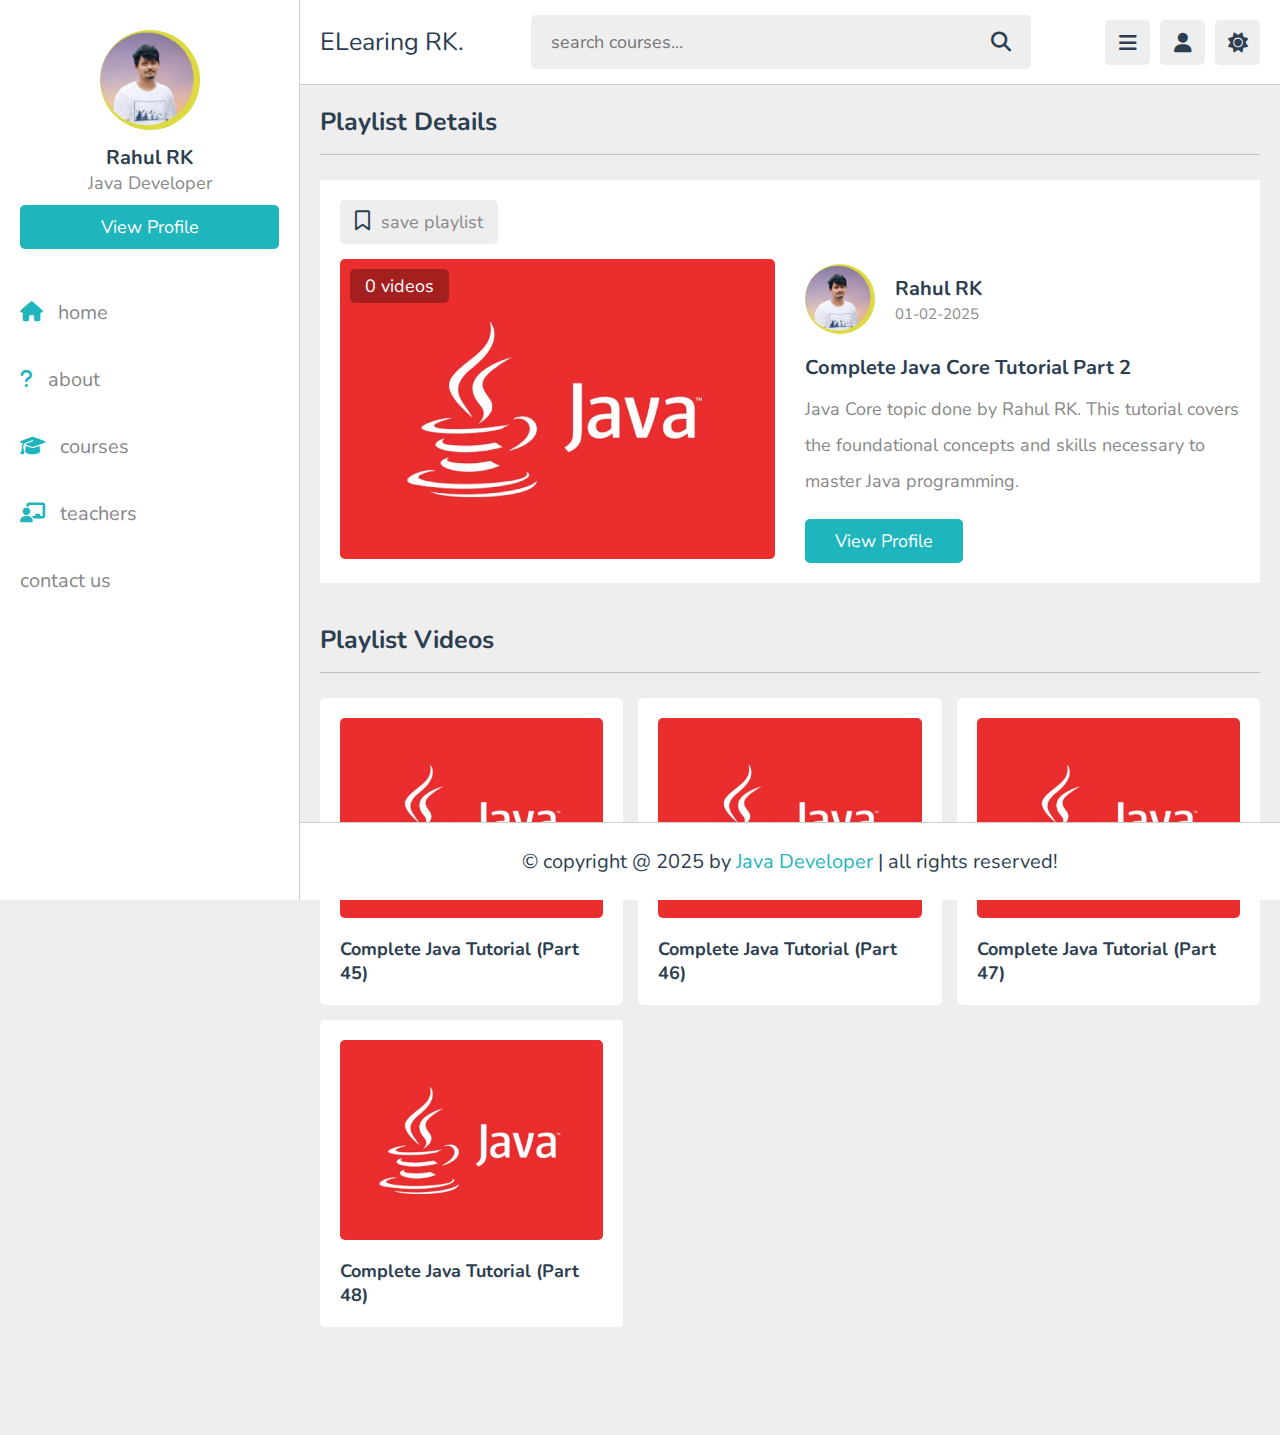
==== index.html @ 73b81230 "first commit" ====
<!DOCTYPE html>
<html lang="en">
<head>
   <meta charset="UTF-8">
   <meta http-equiv="X-UA-Compatible" content="IE=edge">
   <meta name="viewport" content="width=device-width, initial-scale=1.0">
   <title>video playlist</title>

   <!-- font awesome cdn link  -->
   <link rel="stylesheet" href="https://cdnjs.cloudflare.com/ajax/libs/font-awesome/6.1.2/css/all.min.css">

   <!-- custom css file link  -->
   <link rel="stylesheet" href="css/style.css">

</head>
<body>

<header class="header">

   <section class="flex">

      <a href="index.html" class="logo">ELearing RK.</a>

      <form action="#" method="post" class="search-form">
         <input type="text" name="search_box" required placeholder="search courses..." maxlength="100">
         <button type="submit" class="fas fa-search"></button>
      </form>

      <div class="icons">
         <div id="menu-btn" class="fas fa-bars"></div>
         <div id="search-btn" class="fas fa-search"></div>
         <div id="user-btn" class="fas fa-user"></div>
         <div id="toggle-btn" class="fas fa-sun"></div>
      </div>

      <div class="profile">
         <img src="images/pic-2.jpg" class="image" alt="">
         <h3 class="name">Rahul RK</h3>
         <p class="role">Java developer</p>
         <a href="https://rahul-ix.github.io/LearningWithRK/profile.html" class="btn">view profile</a>

      </div>

   </section>

</header>

<div class="side-bar">

   <div id="close-btn">
      <i class="fas fa-times"></i>
   </div>

   <div class="profile">
      <img src="images/pic-2.jpg" class="image" alt="">
      <h3 class="name">Rahul RK</h3>
      <p class="role">Java Developer</p>
      <a href="https://rahul-ix.github.io/LearningWithRK/profile.html" class="btn">view profile</a>
   </div>

   <nav class="navbar">
      <a href="https://rahul-ix.github.io/LearningWithRK/index.html"><i class="fas fa-home"></i><span>home</span></a>
      <a href="https://rahul-ix.github.io/LearningWithRK/about.html"><i class="fas fa-question"></i><span>about</span></a>
      <a href="https://rahul-ix.github.io/LearningWithRK/courses.html"><i class="fas fa-graduation-cap"></i><span>courses</span></a>
      <a href="https://rahul-ix.github.io/LearningWithRK/teachers.html"><i class="fas fa-chalkboard-user"></i><span>teachers</span></a>
      <a href="https://rahul-ix.github.io/LearningWithRK/contact.html"></i><span>contact us</span></a>
   </nav>

</div>

<section class="playlist-details">

   <h1 class="heading">playlist details</h1>

   <div class="row">

      <div class="column">
         <form action="" method="post" class="save-playlist">
            <button type="submit"><i class="far fa-bookmark"></i> <span>save playlist</span></button>
         </form>

         <div class="thumb">
            <img src="images/post-1-1.png" alt="">
            <span>0 videos</span>
         </div>
      </div>
      <div class="column">
         <div class="tutor">
            <img src="images/pic-2.jpg" alt="">
            <div>
               <h3>Rahul RK</h3>
               <span>01-02-2025</span>
            </div>
         </div>

         <div class="details">
            <h3>complete Java Core tutorial part 2</h3>
            <p>Java Core topic done by Rahul RK. This tutorial covers the foundational concepts and skills necessary to master Java programming.</p>
            <a href="https://rahul-ix.github.io/LearningWithRK/profile.html" class="inline-btn">view profile</a>
         </div>
      </div>
   </div>

</section>

<section class="playlist-videos">

   <h1 class="heading">playlist videos</h1>

   <div class="box-container">

      <!-- Link for Part 1 -->
      <a class="box" href="watch-video.html?video=part 45.mp4">
         <i class="fas fa-play"></i>
         <img src="images/post-1-1.png" alt="">
         <h3>Complete Java Tutorial (Part 45)</h3>
      </a>
      <a class="box" href="watch-video.html?video=part 46.mp4">
         <i class="fas fa-play"></i>
         <img src="images/post-1-1.png" alt="">
         <h3>Complete Java Tutorial (Part 46)</h3>
      </a>
      <a class="box" href="watch-video.html?video=part 47.mp4">
         <i class="fas fa-play"></i>
         <img src="images/post-1-1.png" alt="">
         <h3>Complete Java Tutorial (Part 47)</h3>
      </a>
      <a class="box" href="watch-video.html?video=part 48.mp4">
         <i class="fas fa-play"></i>
         <img src="images/post-1-1.png" alt="">
         <h3>Complete Java Tutorial (Part 48)</h3>
      </a>
   </div>

</section>














<footer class="footer">

   &copy; copyright @ 2025 by <span>Java Developer</span> | all rights reserved!

</footer>

<!-- custom js file link  -->
<script src="js/script.js"></script>


</body>
</html>
---- css/style.css ----
@import url('https://fonts.googleapis.com/css2?family=Nunito:wght@200;300;400;500;600;700&display=swap');

.containerss {
    width: 100%; /* Increased width for a wider box */
    height: 100px; /* Slightly taller box for better proportions */
    overflow: hidden;
    position: relative;
    background-color: #2c3e50;
    border-radius: 12px; /* More rounded corners */
    box-shadow: 0 10px 20px rgba(0, 0, 0, 0.1);
    display: flex;
    align-items: center;
    padding: 0 40px; /* Added more padding for better spacing */
}

.contentss {
    font-size: 1.8rem; /* Larger font size */
    color: white;
    font-weight: 600;
    display: inline-block;
    white-space: nowrap;
    animation: slideRightToLeft 15s infinite linear; /* Slower animation */
}

@keyframes slideRightToLeft {
    0% {
        transform: translateX(100%); /* Start from the right */
    }
    100% {
        transform: translateX(-100%); /* End on the left */
    }
}

.highlightss
{
    background-color: #e74c3c;
    padding: 8px 20px;
    border-radius: 8px;
    font-size: 1.5rem;
    font-weight: bold;
}

:root{
    --main-color:#8e44ad;
    --red:#e74c3c;
    --orange:#f39c12;
    --light-color:#888;
    --light-bg:#eee;
    --black:#2c3e50;
    --white:#fff;
    --border:.1rem solid rgba(0,0,0,.2);
}

*{
    font-family: 'Nunito', sans-serif;
    margin:0; padding:0;
    box-sizing: border-box;
    outline: none; border:none;
    text-decoration: none;
}

*::selection{
    background-color: var(--main-color);
    color:#fff;
}

html{
    font-size: 62.5%;
    overflow-x: hidden;
}

html::-webkit-scrollbar{
    width: 1rem;
    height: .5rem;
}

html::-webkit-scrollbar-track{
    background-color: transparent;
}

html::-webkit-scrollbar-thumb{
    background-color: var(--main-color);
}

body{
    background-color: var(--light-bg);
    padding-left: 30rem;
}

body.dark{
    --light-color:#aaa;
    --light-bg:#333;
    --black:#fff;
    --white:#222;
    --border:.1rem solid rgba(255,255,255,.2);
}

body.active{
    padding-left: 0;
}

section{
    padding:2rem;
    margin: 0 auto;
    max-width: 1200px;
}

.heading{
    font-size: 2.5rem;
    color:var(--black);
    margin-bottom: 2.5rem;
    border-bottom: var(--border);
    padding-bottom: 1.5rem;
    text-transform: capitalize;
}

.inline-btn,
.inline-option-btn,
.inline-delete-btn,
.btn,
.delete-btn,
.option-btn{
    border-radius: .5rem;
    color:#fff;
    font-size: 1.8rem;
    cursor: pointer;
    text-transform: capitalize;
    padding:1rem 3rem;
    text-align: center;
    margin-top: 1rem;
}

.btn,
.delete-btn,
.option-btn{
    display: block;
    width: 100%;
}

.inline-btn,
.inline-option-btn,
.inline-delete-btn{
    display: inline-block;
}

.btn,
.inline-btn{
    background-color:#1eb5bc;
}

.option-btn,
.inline-option-btn{
    background-color:#1eb5bc;
}

.delete-btn,
.inline-delete-btn{
    background-color: var(--red);
}

.inline-btn:hover,
.inline-option-btn:hover,
.inline-delete-btn:hover,
.btn:hover,
.delete-btn:hover,
.option-btn:hover{
    background-color: var(--black);
    color: var(--white);
}

.flex-btn{
    display: flex;
    gap: 1rem;
}

.header{
    position: sticky;
    top:0; left:0; right: 0;
    background-color: var(--white);
    z-index: 1000;
    border-bottom: var(--border);
}

.header .flex{
    display: flex;
    align-items: center;
    justify-content: space-between;
    position: relative;
    padding: 1.5rem 2rem;
}

.header .flex .logo{
    font-size: 2.5rem;
    color: var(--black);
}

.header .flex .search-form{
    width: 50rem;
    border-radius: .5rem;
    background-color: var(--light-bg);
    padding:1.5rem 2rem;
    display: flex;
    gap:2rem;

}

.header .flex .search-form input{
    width: 100%;
    font-size: 1.8rem;
    color:var(--black);
    background:none;
}

.header .flex .search-form button{
    background:none;
    font-size: 2rem;
    cursor: pointer;
    color:var(--black);
}

.header .flex .search-form button:hover{
    color: var(--main-color);
}

.header .flex .icons div{
    font-size: 2rem;
    color:var(--black);
    background-color: var(--light-bg);
    border-radius: .5rem;
    height: 4.5rem;
    width: 4.5rem;
    line-height: 4.5rem;
    cursor: pointer;
    text-align: center;
    margin-left: .7rem;
}

.header .flex .icons div:hover{
    background-color: var(--black);
    color:var(--white);
}

.header .flex .profile{
    position: absolute;
    top:120%; right: 2rem;
    background-color: var(--white);
    border-radius: .5rem;
    padding: 1.5rem;
    text-align: center;
    overflow: hidden;
    transform-origin: top right;
    transform: scale(0);
    transition: .2s linear;
    width: 30rem;
}

.header .flex .profile.active{
    transform: scale(1);
}

.header .flex .profile .image{
    height: 10rem;
    width: 10rem;
    border-radius: 50%;
    object-fit: contain;
    margin-bottom: 1rem;
}

.header .flex .profile .name{
    font-size: 2rem;
    color:var(--black);
    overflow: hidden;
    text-overflow: ellipsis;
    white-space: nowrap;
}

.header .flex .profile .role{
    font-size: 1.8rem;
    color: var(--light-color);
}

#search-btn{
    display: none;
}

.side-bar{
    position: fixed;
    top: 0; left: 0;
    width: 30rem;
    background-color: var(--white);
    height: 100vh;
    border-right: var(--border);
    z-index: 1200;
}

.side-bar #close-btn{
    text-align: right;
    padding: 2rem;
    display: none;
}

.side-bar #close-btn i{
    text-align: right;
    font-size: 2.5rem;
    background:var(--red);
    border-radius: .5rem;
    color:var(--white);
    cursor: pointer;
    height: 4.5rem;
    width: 4.5rem;
    line-height: 4.5rem;
    text-align: center;
}

.side-bar #close-btn i:hover{
    background-color: var(--black);
}

.side-bar .profile{
    padding:3rem 2rem;
    text-align: center;
}

.side-bar .profile .image{
    height: 10rem;
    width: 10rem;
    border-radius: 50%;
    object-fit: contain;
    margin-bottom: 1rem;
}

.side-bar .profile .name{
    font-size: 2rem;
    color:var(--black);
    overflow: hidden;
    text-overflow: ellipsis;
    white-space: nowrap;
}

.side-bar .profile .role{
    font-size: 1.8rem;
    color: var(--light-color);
}

.side-bar .navbar a{
    display: block;
    padding: 2rem;
    font-size: 2rem;
}

.side-bar .navbar a i{
    margin-right: 1.5rem;
    color:#1eb5bc;
    transition: .2s linear;
}

.side-bar .navbar a span{
    color:var(--light-color);
}

.side-bar .navbar a:hover{
    background-color: var(--light-bg);
}

.side-bar .navbar a:hover i{
    margin-right: 2.5rem;
}

.side-bar.active{
    left: -30rem;
}

.home-grid .box-container{
    display: grid;
    grid-template-columns: repeat(auto-fit, 27.5rem);
    gap:1.5rem;
    justify-content: center;
    align-items: flex-start;
}

.home-grid .box-container .box{
    background-color: var(--white);
    border-radius: .5rem;
    padding:2rem;
}

.home-grid .box-container .box .title{
    font-size: 2rem;
    color: var(--black);
    text-transform: capitalize;
}

.home-grid .box-container .box .flex{
    display: flex;
    flex-wrap: wrap;
    gap: 1.5rem;
    margin-top: 2rem;
}

.home-grid .box-container .flex a{
    background-color: var(--light-bg);
    border-radius: .5rem;
    padding: 1rem 1.5rem;
    font-size: 1.5rem;
}

.home-grid .box-container .flex a i{
    margin-right: 1rem;
    color:var(--black);
}

.home-grid .box-container .flex a span{
    color:var(--light-color);
}

.home-grid .box-container .flex a:hover{
    background-color: var(--black);
}

.home-grid .box-container .flex a:hover span{
    color:var(--white);
}

.home-grid .box-container .flex a:hover i{
    color:var(--white);
}

.home-grid .box-container .tutor{
    padding: 1rem 0;
    font-size: 1.8rem;
    color:var(--light-color);
    line-height: 2;
}

.home-grid .box-container .likes{
    color:var(--light-color);
    font-size: 1.7rem;
    margin-top: 1.5rem;
}

.home-grid .box-container .likes span{
    color:var(--main-color);
}

.about .row{
    display: flex;
    align-items: center;
    flex-wrap: wrap;
    gap:1.5rem;
}

.about .row .image{
    flex: 1 1 40rem;
}

.about .row .image img{
    width: 100%;
    height: 50rem;
}

.about .row .content{
    flex: 1 1 40rem;
}

.about .row .content p{
    font-size: 1.7rem;
    line-height: 2;
    color: var(--light-color);
    padding: 1rem 0;
}

.about .row .content h3{
    font-size: 3rem;
    color:var(--black);
    text-transform: capitalize;
}

.about .box-container{
    display: grid;
    grid-template-columns: repeat(auto-fit, minmax(27rem, 1fr));
    gap:1.5rem;
    justify-content: center;
    align-items: flex-start;
    margin-top: 3rem;
}

.about .box-container .box{
    border-radius: .5rem;
    background-color: var(--white);
    padding: 2rem;
    display: flex;
    align-items: center;
    gap: 2.5rem;
}

.about .box-container .box i{
    font-size: 4rem;
    color: var(--main-color);
}

.about .box-container .box h3{
    font-size: 2.5rem;
    color: var(--black);
    margin-bottom: .3rem;
}

.about .box-container .box p{
    font-size: 1.7rem;
    color:var(--light-color);
}

.reviews .box-container{
    display: grid;
    grid-template-columns: repeat(auto-fit, minmax(30rem, 1fr));
    gap:1.5rem;
    justify-content: center;
    align-items: flex-start;
}

.reviews .box-container .box{
    border-radius: .5rem;
    background-color: var(--white);
    padding: 2rem;
}

.reviews .box-container .box p{
    line-height: 1.7;
    font-size: 1.7rem;
    color: var(--light-color);
}

.reviews .box-container .box .student{
    margin-top: 2rem;
    display: flex;
    align-items: center;
    gap: 1.5rem;
}

.reviews .box-container .box .student img{
    height: 5rem;
    width: 5rem;
    object-fit: cover;
    border-radius: 50%;
}

.reviews .box-container .box .student h3{
    font-size: 2rem;
    color: var(--black);
    margin-bottom: .3rem;
}

.reviews .box-container .box .student .stars{
    font-size: 1.5rem;
    color:var(--orange);
}

.courses .box-container{
    display: grid;
    grid-template-columns: repeat(auto-fit, minmax(30rem, 1fr));
    gap:1.5rem;
    justify-content: center;
    align-items: flex-start;
}

.courses .box-container .box{
    border-radius: .5rem;
    background-color: var(--white);
    padding: 2rem;
    box-shadow: 0 29px 52px rgb(123 128 159), 0 25px 16px rgb(255 255 255 / 20%);
}

.courses .box-container .box .tutor{
    display: flex;
    align-items: center;
    gap: 1.5rem;
    margin-bottom: 2.5rem;
}

.courses .box-container .box .tutor img{
    height: 5rem;
    width: 5rem;
    border-radius: 50%;
    object-fit: cover;
}

.courses .box-container .box .tutor h3{
    font-size: 1.8rem;
    color: var(--black);
    margin-bottom: .2rem;
}

.courses .box-container .box .tutor span{
    font-size: 1.3rem;
    color:var(--light-color);
}

.courses .box-container .box .thumb{
    position: relative;
}

.courses .box-container .box .thumb span{
    position: absolute;
    top:1rem; left: 1rem;
    border-radius: .5rem;
    padding: .5rem 1.5rem;
    background-color: rgba(0,0,0,.3);
    color: #fff;
    font-size: 1.5rem;
}

.courses .box-container .box .thumb img{
    width: 100%;
    height: 20rem;
    object-fit: cover;
    border-radius: .5rem;
}

.courses .box-container .box .title{
    font-size: 2rem;
    color: var(--black);
    padding-bottom: .5rem;
    padding-top: 1rem;
}

.courses .more-btn{
    text-align: center;
    margin-top: 2rem;
}

.playlist-details .row{
    display: flex;
    align-items: flex-end;
    gap:3rem;
    flex-wrap: wrap;
    background-color: var(--white);
    padding: 2rem;
}

.playlist-details .row .column{
    flex: 1 1 40rem;
}

.playlist-details .row .column .save-playlist{
    margin-bottom: 1.5rem;
}

.playlist-details .row .column .save-playlist button{
    border-radius: .5rem;
    background-color: var(--light-bg);
    padding:1rem 1.5rem;
    cursor: pointer;
}

.playlist-details .row .column .save-playlist button i{
    font-size: 2rem;
    color:var(--black);
    margin-right: .8rem;
}

.playlist-details .row .column .save-playlist button span{
    font-size: 1.8rem;
    color:var(--light-color);
}

.playlist-details .row .column .save-playlist button:hover{
    background-color: var(--black);
}

.playlist-details .row .column .save-playlist button:hover i{
    color:var(--white);
}

.playlist-details .row .column .save-playlist button:hover span{
    color:var(--white);
}

.playlist-details .row .column .thumb{
    position: relative;
}

.playlist-details .row .column .thumb span{
    font-size: 1.8rem;
    color: #fff;
    background-color: rgba(0,0,0,.3);
    border-radius: .5rem;
    position: absolute;
    top: 1rem; left: 1rem;
    padding: .5rem 1.5rem;
}

.playlist-details .row .column .thumb img{
    height: 30rem;
    width: 100%;
    object-fit: cover;
    border-radius: .5rem;
}

.playlist-details .row .column .tutor{
    display: flex;
    align-items: center;
    gap: 2rem;
    margin-bottom: 2rem;
}

.playlist-details .row .column .tutor img{
    height: 7rem;
    width: 7rem;
    border-radius: 50%;
    object-fit: cover;
}

.playlist-details .row .column .tutor h3{
    font-size: 2rem;
    color:var(--black);
    margin-bottom: .2rem;
}

.playlist-details .row .column .tutor span{
    font-size: 1.5rem;
    color: var(--light-color);
}

.playlist-details .row .column .details h3{
    font-size: 2rem;
    color: var(--black);
    text-transform: capitalize;
}

.playlist-details .row .column .details p{
    padding: 1rem 0;
    line-height: 2;
    font-size: 1.8rem;
    color: var(--light-color);
}

.playlist-videos .box-container{
    display: grid;
    grid-template-columns: repeat(auto-fit, minmax(30rem, 1fr));
    gap:1.5rem;
    justify-content: center;
    align-items: flex-start;
}

.playlist-videos .box-container .box{
    background-color: var(--white);
    border-radius: .5rem;
    padding: 2rem;
    position: relative;
}

.playlist-videos .box-container .box i{
    position: absolute;
    top: 2rem; left: 2rem; right: 2rem;
    height: 20rem;
    border-radius: .5rem;
    background-color: rgba(0,0,0,.3);
    display: flex;
    align-items: center;
    justify-content: center;
    font-size: 5rem;
    color: #fff;
    display: none;
}

.playlist-videos .box-container .box:hover i{
    display: flex;
}

.playlist-videos .box-container .box img{
    width: 100%;
    height: 20rem;
    object-fit: cover;
    border-radius: .5rem;
}

.playlist-videos .box-container .box h3{
    margin-top: 1.5rem;
    font-size: 1.8rem;
    color: var(--black);
}

.playlist-videos .box-container .box:hover h3{
    color: var(--main-color);
}

.watch-video .video-container{
    background-color: var(--white);
    border-radius: .5rem;
    padding: 2rem;
}

.watch-video .video-container .video{
    position: relative;
    margin-bottom: 1.5rem;
}

.watch-video .video-container .video video{
    border-radius: .5rem;
    width: 100%;
    object-fit: contain;
    background-color: #000;
}

.watch-video .video-container .title{
    font-size: 2rem;
    color: var(--black);
}

.watch-video .video-container .info{
    display: flex;
    margin-top: 1.5rem;
    margin-bottom: 2rem;
    border-bottom: var(--border);
    padding-bottom: 1.5rem;
    gap: 2.5rem;
    align-items: center;
}

.watch-video .video-container .info p{
    font-size: 1.6rem;
}

.watch-video .video-container .info p span{
    color: var(--light-color);
}

.watch-video .video-container .info i{
    margin-right: 1rem;
    color: var(--main-color);
}

.watch-video .video-container .tutor{
    display: flex;
    align-items: center;
    gap: 2rem;
    margin-bottom: 1rem;
}

.watch-video .video-container .tutor img{
    border-radius: 50%;
    height: 5rem;
    width: 5rem;
    object-fit: cover;
}

.watch-video .video-container .tutor h3{
    font-size: 2rem;
    color: var(--black);
    margin-bottom: .2rem;
}

.watch-video .video-container .tutor span{
    font-size: 1.5rem;
    color: var(--light-color);
}

.watch-video .video-container .flex{
    display: flex;
    align-items: center;
    justify-content: space-between;
    gap: 1.5rem;
}

.watch-video .video-container .flex button{
    border-radius: .5rem;
    padding: 1rem 1.5rem;
    font-size: 1.8rem;
    cursor: pointer;
    background-color: var(--light-bg);
}

.watch-video .video-container .flex button i{
    margin-right: 1rem;
    color: var(--black);
}

.watch-video .video-container .flex button span{
    color: var(--light-color);
}

.watch-video .video-container .flex button:hover{
    background-color: var(--black);
}

.watch-video .video-container .flex button:hover i{
    color: var(--white);
}

.watch-video .video-container .flex button:hover span{
    color: var(--white);
}

.watch-video .video-container .description{
    line-height: 1.5;
    font-size: 1.7rem;
    color: var(--light-color);
    margin-top: 2rem;
}

.comments .add-comment{
    background-color: var(--white);
    border-radius: .5rem;
    padding: 2rem;
    margin-bottom: 3rem;
}

.comments .add-comment h3{
    font-size: 2rem;
    color: var(--black);
    margin-bottom: 1rem;
}

.comments .add-comment textarea{
    height: 20rem;
    resize: none;
    background-color: var(--light-bg);
    border-radius: .5rem;
    border: var(--border);
    padding: 1.4rem;
    font-size: 1.8rem;
    color: var(--black);
    width: 100%;
    margin: .5rem 0;
}

.comments .box-container{
    display: grid;
    gap: 2.5rem;
    background-color: var(--white);
    padding: 2rem;
    border-radius: .5rem;
}

.comments .box-container .box .user{
    display: flex;
    align-items: center;
    gap: 1.5rem;
    margin-bottom: 2rem;
}

.comments .box-container .box .user img{
    height: 5rem;
    width: 5rem;
    border-radius: 50%;
}

.comments .box-container .box .user h3{
    font-size: 2rem;
    color: var(--black);
    margin-bottom: .2rem;
}

.comments .box-container .box .user span{
    font-size: 1.5rem;
    color: var(--light-color);
}

.comments .box-container .box .comment-box{
    border-radius: .5rem;
    background-color: var(--light-bg);
    padding:1rem 1.5rem;
    white-space: pre-line;
    margin: .5rem 0;
    font-size: 1.8rem;
    color: var(--black);
    line-height: 1.5;
    position: relative;
    z-index: 0;
}

.comments .box-container .box .comment-box::before{
    content: '';
    position: absolute;
    top: -1rem; left: 1.5rem;
    background-color: var(--light-bg);
    height: 1.2rem;
    width: 2rem;
    clip-path: polygon(50% 0%, 0% 100%, 100% 100%);
}

.teachers .search-tutor{
    margin-bottom: 2rem;
    border-radius: .5rem;
    background-color: var(--white);
    padding: 1.5rem 2rem;
    display: flex;
    align-items: center;
    gap: 1.5rem;
}

.teachers .search-tutor input{
    width: 100%;
    background: none;
    font-size: 1.8rem;
    color: var(--black);
}

.teachers .search-tutor button{
    font-size: 2rem;
    color: var(--black);
    cursor: pointer;
    background:none;
}

.teachers .search-tutor button:hover{
    color: var(--main-color);
}

.teachers .box-container{
    display: grid;
    grid-template-columns: repeat(auto-fit, minmax(30rem, 1fr));
    gap:1.5rem;
    justify-content: center;
    align-items: flex-start;
}

.teachers .box-container .box{
    background-color: var(--white);
    border-radius: .5rem;
    padding: 2rem;
}

.teachers .box-container .offer{
    text-align: center;
}

.teachers .box-container .offer h3{
    font-size: 2.5rem;
    color: var(--black);
    text-transform: capitalize;
    padding-bottom: .5rem;
}

.teachers .box-container .offer p{
    line-height: 1.7;
    padding: .5rem 0;
    color: var(--light-color);
    font-size: 1.7rem;
}

.teachers .box-container .box .tutor{
    display: flex;
    align-items: center;
    gap:2rem;
    margin-bottom: 1.5rem;
}

.teachers .box-container .box .tutor img{
    height: 5rem;
    width: 5rem;
    border-radius: 50%;
}

.teachers .box-container .box .tutor h3{
    font-size: 2rem;
    color: var(--black);
    margin-bottom: .2rem;
}

.teachers .box-container .box .tutor span{
    font-size: 1.6rem;
    color: var(--light-color);
}

.teachers .box-container .box p{
    padding: .5rem 0;
    font-size: 1.7rem;
    color: var(--light-color);
}

.teachers .box-container .box p span{
    color: var(--main-color);
}

.teacher-profile .details{
    text-align: center;
    background-color: var(--white);
    border-radius: .5rem;
    padding: 2rem;
}

.teacher-profile .details .tutor img{
    height: 10rem;
    width: 10rem;
    border-radius: 50%;
    object-fit: cover;
    margin-bottom: 1rem;
}

.teacher-profile .details .tutor h3{
    font-size: 2rem;
    color: var(--black);
}

.teacher-profile .details .tutor span{
    color: var(--light-color);
    font-size: 1.7rem;
}

.teacher-profile .details .flex{
    display: flex;
    flex-wrap: wrap;
    gap: 1.5rem;
    margin-top: 2rem;
}

.teacher-profile .details .flex p{
    flex: 1 1 20rem;
    border-radius: .5rem;
    background-color: var(--light-bg);
    padding: 1.2rem 2rem;
    font-size: 1.8rem;
    color: var(--light-color);
}

.teacher-profile .details .flex p span{
    color: var(--main-color);
}

.user-profile .info{
    background-color: var(--white);
    border-radius: .5rem;
    padding: 2rem;
}

.user-profile .info .user{
    text-align: center;
    margin-bottom: 2rem;
    padding: 1rem;
}

.user-profile .info .user img{
    height: 10rem;
    width: 10rem;
    border-radius: 50%;
    object-fit: cover;
    margin-bottom: 1rem;
}

.user-profile .info .user h3{
    font-size: 2rem;
    color: var(--black);
}

.user-profile .info .user p{
    font-size: 1.7rem;
    color: var(--light-color);
    padding: .3rem 0;
}

.user-profile .info .box-container{
    display: flex;
    flex-wrap: wrap;
    gap: 1.5rem;
}

.user-profile .info .box-container .box{
    background-color: var(--light-bg);
    border-radius: .5rem;
    padding: 2rem;
    flex: 1 1 25rem;
}

.user-profile .info .box-container .box .flex{
    display: flex;
    align-items: center;
    gap: 2rem;
    margin-bottom: 1rem;
}

.user-profile .info .box-container .box .flex i{
    font-size:2rem;
    color: var(--white);
    background-color: var(--black);
    text-align: center;
    border-radius: .5rem;
    height: 5rem;
    width: 5rem;
    line-height: 4.9rem;
}

.user-profile .info .box-container .box .flex span{
    font-size: 2.5rem;
    color: var(--main-color);
}

.user-profile .info .box-container .box .flex p{
    color: var(--light-color);
    font-size: 1.7rem;
}

.contact .row{
    display: flex;
    align-items: center;
    flex-wrap: wrap;
    gap: 1.5rem;
}

.contact .row .image{
    flex: 1 1 50rem;
}

.contact .row .image img{
    width: 100%;
}

.contact .row form{
    flex: 1 1 30rem;
    background-color: var(--white);
    padding: 2rem;
    text-align: center;
}

.contact .row form h3{
    margin-bottom: 1rem;
    text-transform: capitalize;
    color:var(--black);
    font-size: 2.5rem;
}

.contact .row form .box{
    width: 100%;
    border-radius: .5rem;
    background-color: #1eb5bc;
    margin: 1rem 0;
    padding: 1.4rem;
    font-size: 1.8rem;
    color: var(--black);
}

.contact .row form textarea{
    height: 20rem;
    resize: none;
}

.contact .box-container{
    display: grid;
    grid-template-columns: repeat(auto-fit, minmax(30rem, 1fr));
    gap:1.5rem;
    justify-content: center;
    align-items: flex-start;
    margin-top: 3rem;
}

.contact .box-container .box{
    text-align: center;
    background-color: var(--white);
    border-radius: .5rem;
    padding: 3rem;
}

.contact .box-container .box i{
    font-size: 3rem;
    color: #1eb5bc;
    margin-bottom: 1rem;
}

.contact .box-container .box h3{
    font-size: 2rem;
    color:var(--black);
    margin: 1rem 0;
}

.contact .box-container .box a{
    display: block;
    padding-top: .5rem;
    font-size: 1.8rem;
    color: var(--light-color);
}

.contact .box-container .box a:hover{
    text-decoration: underline;
    color:var(--black);
}

.form-container{
    min-height: calc(100vh - 20rem);
    display: flex;
    align-items: center;
    justify-content: center;
}

.form-container form{
    background-color: var(--white);
    border-radius: .5rem;
    padding: 2rem;
    width: 50rem;
}

.form-container form h3{
    font-size: 2.5rem;
    text-transform: capitalize;
    color: var(--black);
    text-align: center;
}

.form-container form p{
    font-size: 1.7rem;
    color: var(--light-color);
    padding-top: 1rem;
}

.form-container form p span{
    color: var(--red);
}

.form-container form .box{
    font-size: 1.8rem;
    color: var(--black);
    border-radius: .5rem;
    padding: 1.4rem;
    background-color: var(--light-bg);
    width: 100%;
    margin: 1rem 0;
}






.footer{
    background-color: var(--white);
    border-top: var(--border);
    position: sticky;
    bottom: 0; left: 0; right: 0;
    text-align: center;
    font-size: 2rem;
    padding:2.5rem 2rem;
    color:var(--black);
    margin-top: 1rem;
    z-index: 1000;
    /* padding-bottom: 9.5rem; */
}

.footer span{
    color:#1eb5bc;
}



@media (max-width:1200px){

    body{
        padding-left: 0;
    }

    .side-bar{
        left: -30rem;
        transition: .2s linear;
    }

    .side-bar #close-btn{
        display: block;
    }

    .side-bar.active{
        left: 0;
        box-shadow: 0 0 0 100vw rgba(0,0,0,.8);
        border-right: 0;
    }

}

@media (max-width:991px){

    html{
        font-size: 55%;
    }

}

@media (max-width:768px){

    #search-btn{
        display: inline-block;
    }

    .header .flex .search-form{
        position: absolute;
        top: 99%; left: 0; right: 0;
        border-top: var(--border);
        border-bottom: var(--border);
        background-color: var(--white);
        border-radius: 0;
        width: auto;
        padding: 2rem;
        clip-path: polygon(0 0, 100% 0, 100% 0, 0 0);
        transition: .2s linear;
    }

    .header .flex .search-form.active{
        clip-path: polygon(0 0, 100% 0, 100% 100%, 0 100%);
    }

}

@media (max-width:450px){

    html{
        font-size: 50%;
    }

    .flex-btn{
        gap: 0;
        flex-flow: column;
    }

    .home-grid .box-container{
        grid-template-columns: 1fr;
    }

    .about .row .image img{
        height: 25rem;
    }

}
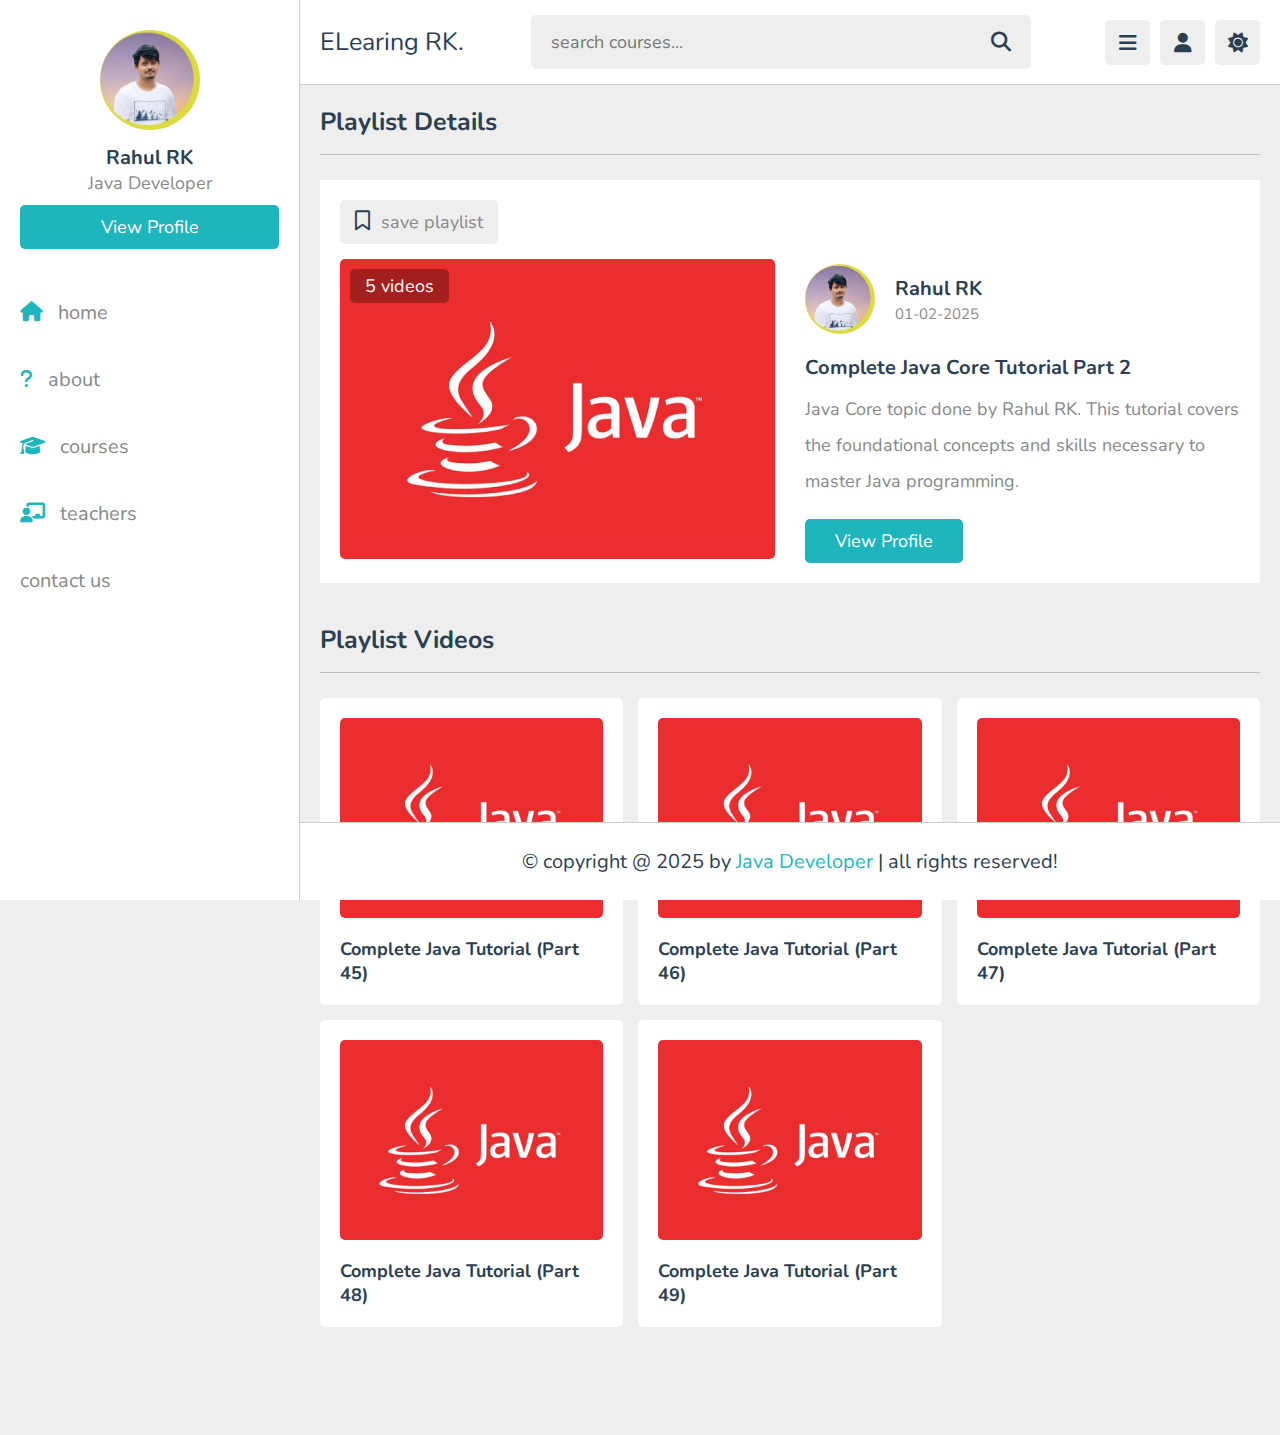
==== commit 26d23192: "changes" ====
--- a/index.html
+++ b/index.html
@@ -81,7 +81,7 @@
 
          <div class="thumb">
             <img src="images/post-1-1.png" alt="">
-            <span>0 videos</span>
+            <span>5 videos</span>
          </div>
       </div>
       <div class="column">
@@ -130,6 +130,11 @@
          <img src="images/post-1-1.png" alt="">
          <h3>Complete Java Tutorial (Part 48)</h3>
       </a>
+      <a class="box" href="watch-video.html?video=part 49.mp4">
+         <i class="fas fa-play"></i>
+         <img src="images/post-1-1.png" alt="">
+         <h3>Complete Java Tutorial (Part 49)</h3>
+      </a>
    </div>
 
 </section>
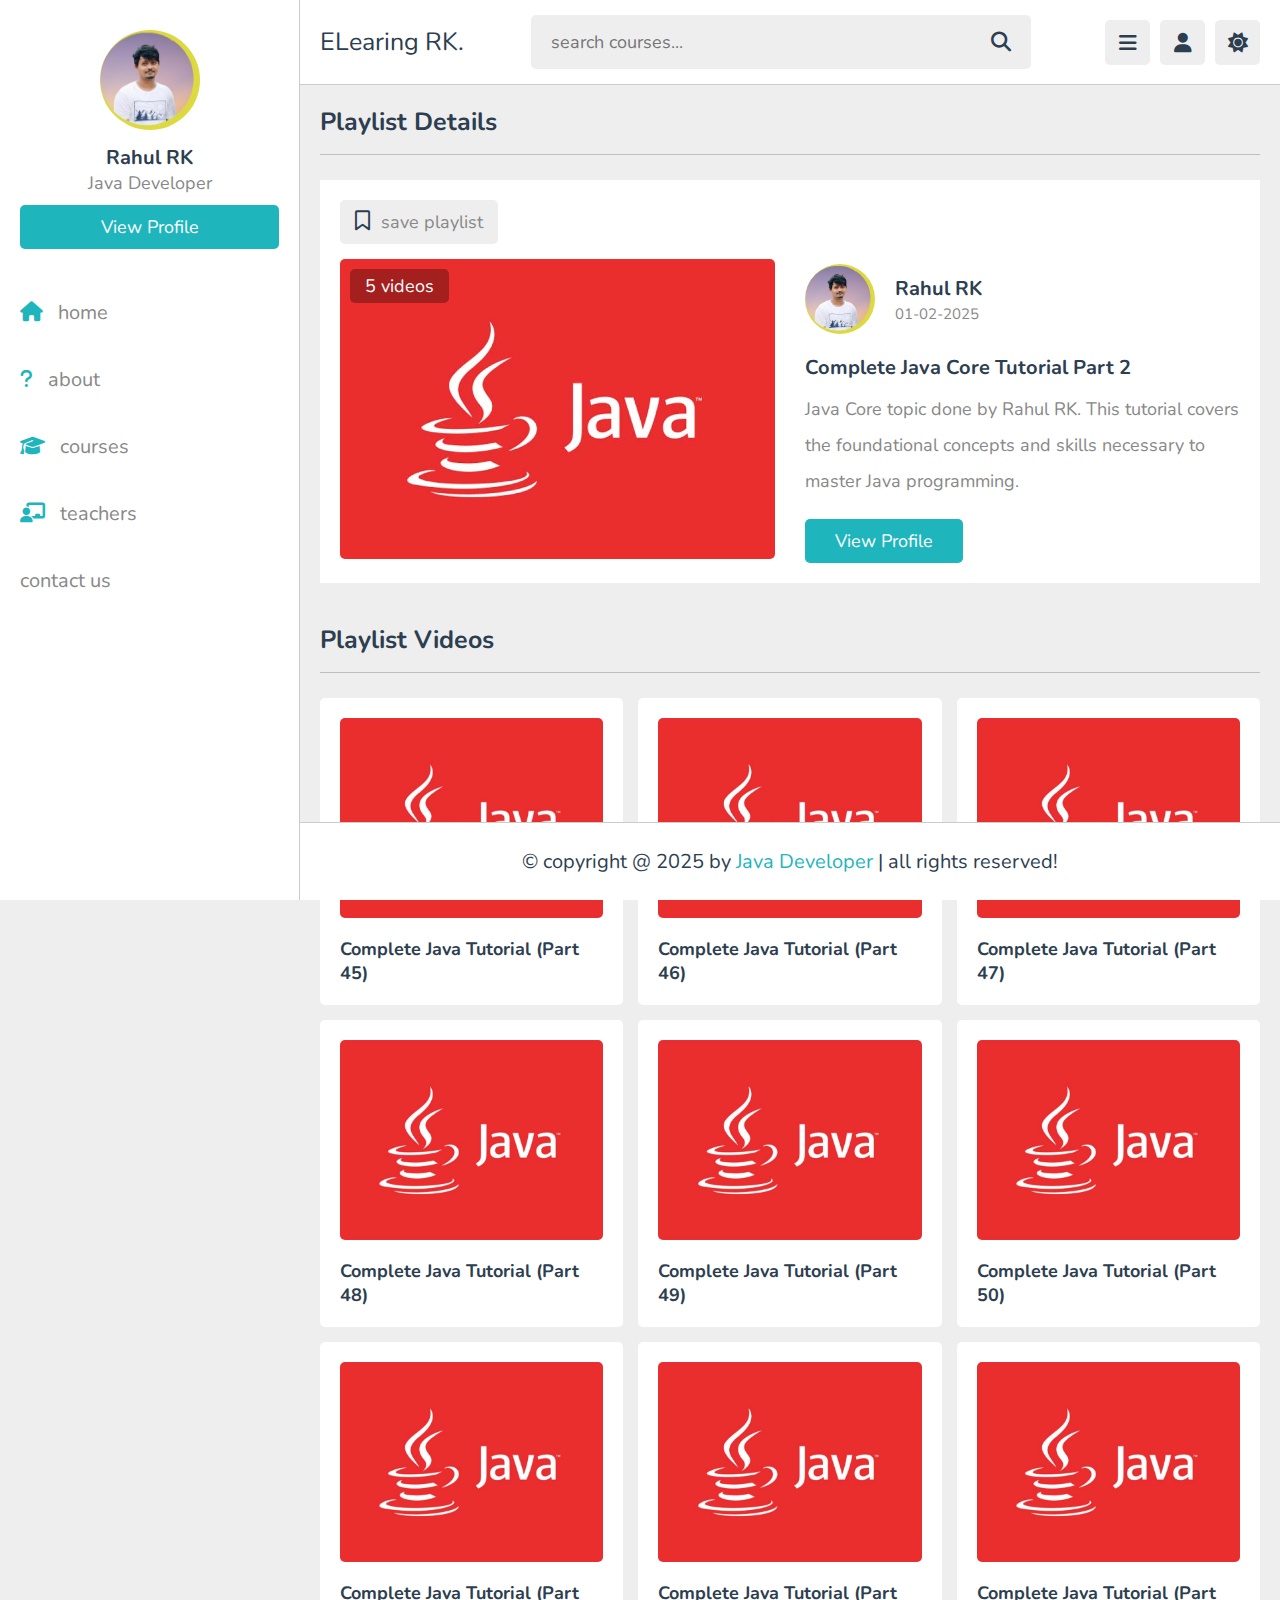
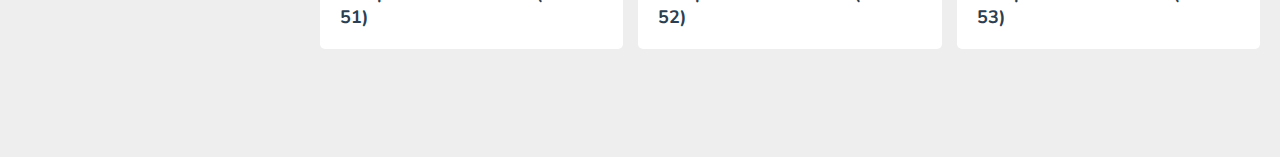
==== commit 5307c549: "changes" ====
--- a/index.html
+++ b/index.html
@@ -135,6 +135,26 @@
          <img src="images/post-1-1.png" alt="">
          <h3>Complete Java Tutorial (Part 49)</h3>
       </a>
+      <a class="box" href="watch-video.html?video=part 50.mp4">
+         <i class="fas fa-play"></i>
+         <img src="images/post-1-1.png" alt="">
+         <h3>Complete Java Tutorial (Part 50)</h3>
+      </a>
+      <a class="box" href="watch-video.html?video=part 51.mp4">
+         <i class="fas fa-play"></i>
+         <img src="images/post-1-1.png" alt="">
+         <h3>Complete Java Tutorial (Part 51)</h3>
+      </a>
+      <a class="box" href="watch-video.html?video=part 52.mp4">
+         <i class="fas fa-play"></i>
+         <img src="images/post-1-1.png" alt="">
+         <h3>Complete Java Tutorial (Part 52)</h3>
+      </a>
+      <a class="box" href="watch-video.html?video=part 53.mp4">
+         <i class="fas fa-play"></i>
+         <img src="images/post-1-1.png" alt="">
+         <h3>Complete Java Tutorial (Part 53)</h3>
+      </a>
    </div>
 
 </section>
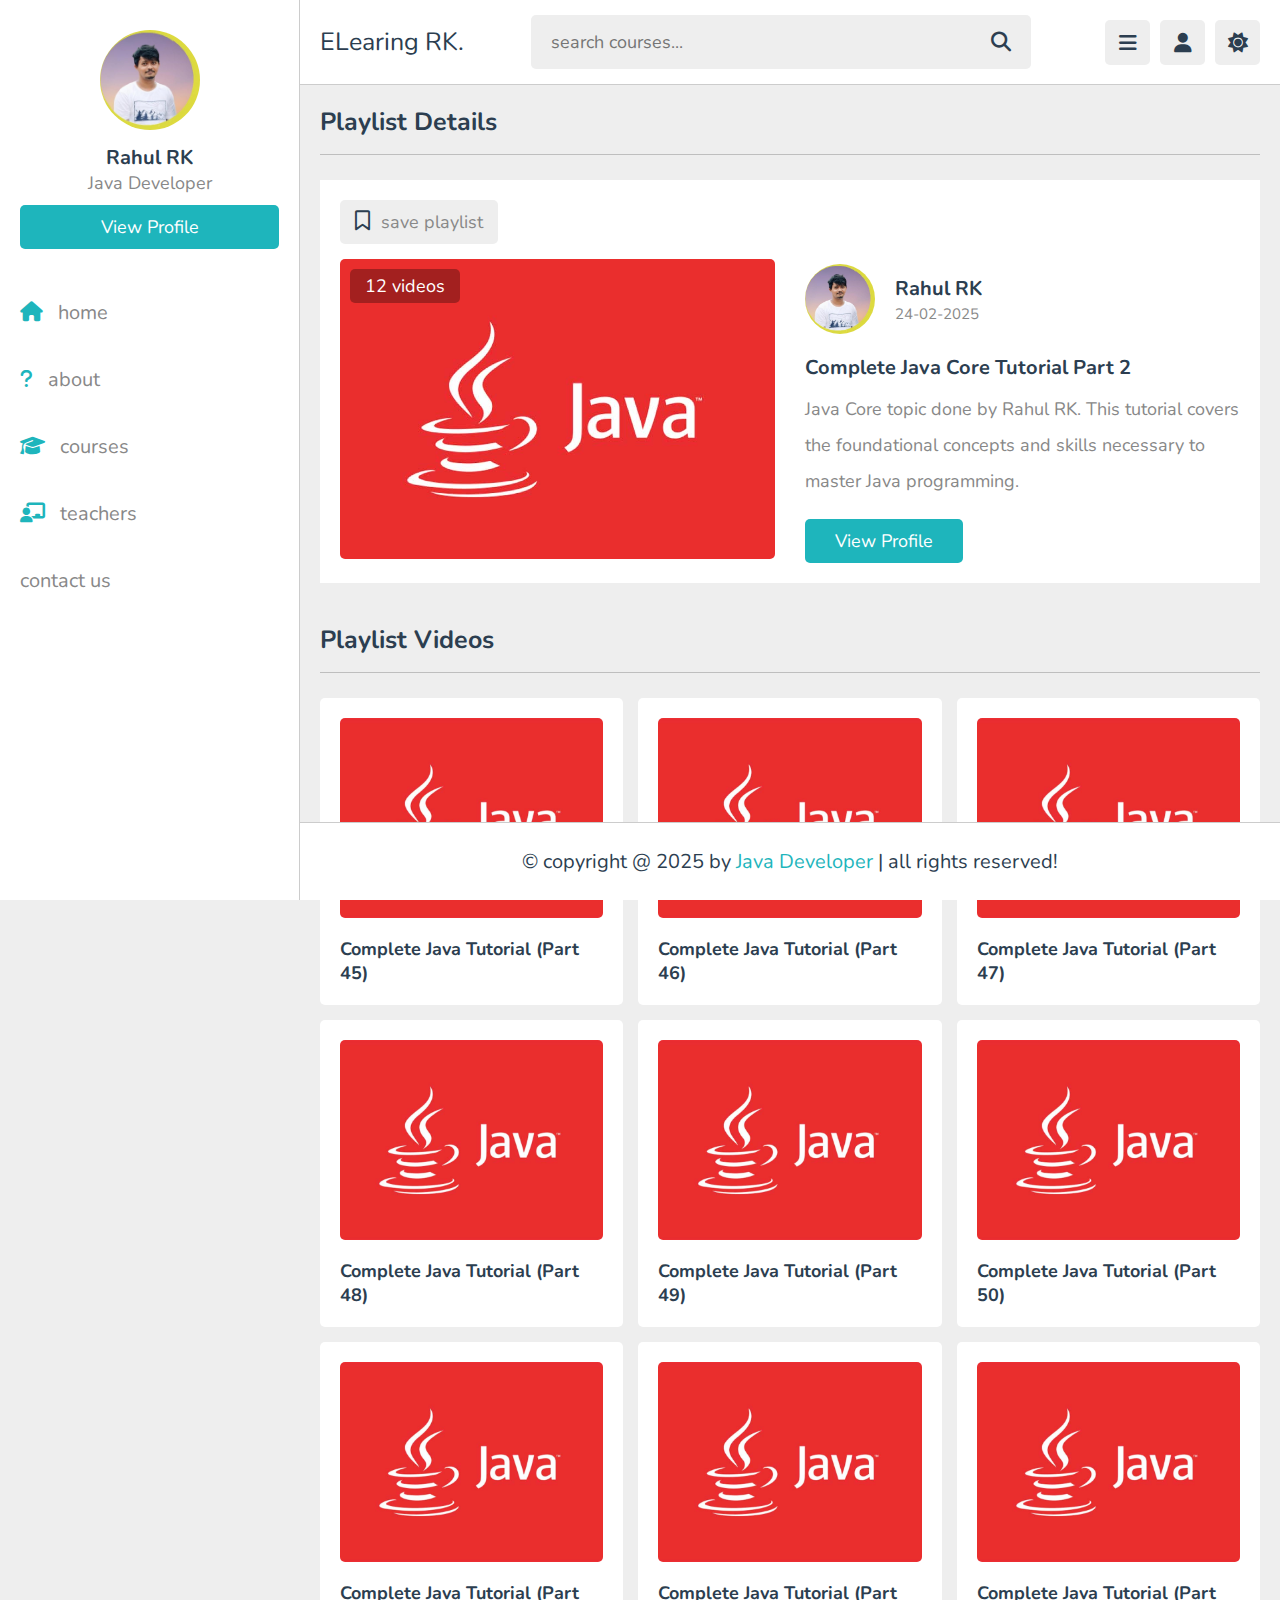
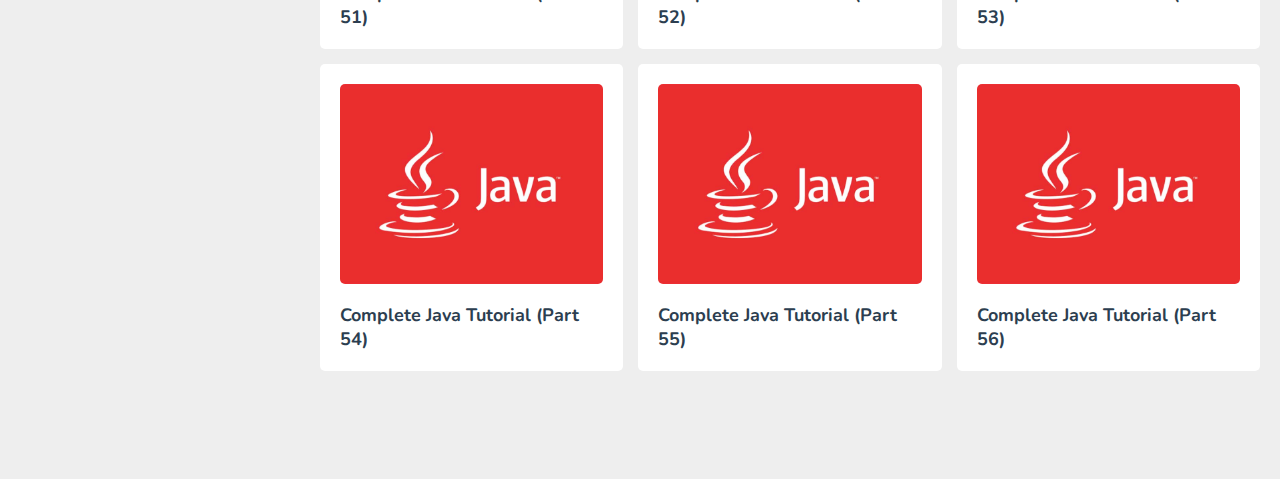
==== commit 28f5ac9f: "changes" ====
--- a/index.html
+++ b/index.html
@@ -81,7 +81,7 @@
 
          <div class="thumb">
             <img src="images/post-1-1.png" alt="">
-            <span>5 videos</span>
+            <span>12 videos</span>
          </div>
       </div>
       <div class="column">
@@ -89,7 +89,7 @@
             <img src="images/pic-2.jpg" alt="">
             <div>
                <h3>Rahul RK</h3>
-               <span>01-02-2025</span>
+               <span>24-02-2025</span>
             </div>
          </div>
 
@@ -155,6 +155,21 @@
          <img src="images/post-1-1.png" alt="">
          <h3>Complete Java Tutorial (Part 53)</h3>
       </a>
+      <a class="box" href="watch-video.html?video=part 54.mp4">
+         <i class="fas fa-play"></i>
+         <img src="images/post-1-1.png" alt="">
+         <h3>Complete Java Tutorial (Part 54)</h3>
+      </a>
+      <a class="box" href="watch-video.html?video=part 55.mp4">
+         <i class="fas fa-play"></i>
+         <img src="images/post-1-1.png" alt="">
+         <h3>Complete Java Tutorial (Part 55)</h3>
+      </a>
+      <a class="box" href="watch-video.html?video=part 56.mp4">
+         <i class="fas fa-play"></i>
+         <img src="images/post-1-1.png" alt="">
+         <h3>Complete Java Tutorial (Part 56)</h3>
+      </a>
    </div>
 
 </section>
